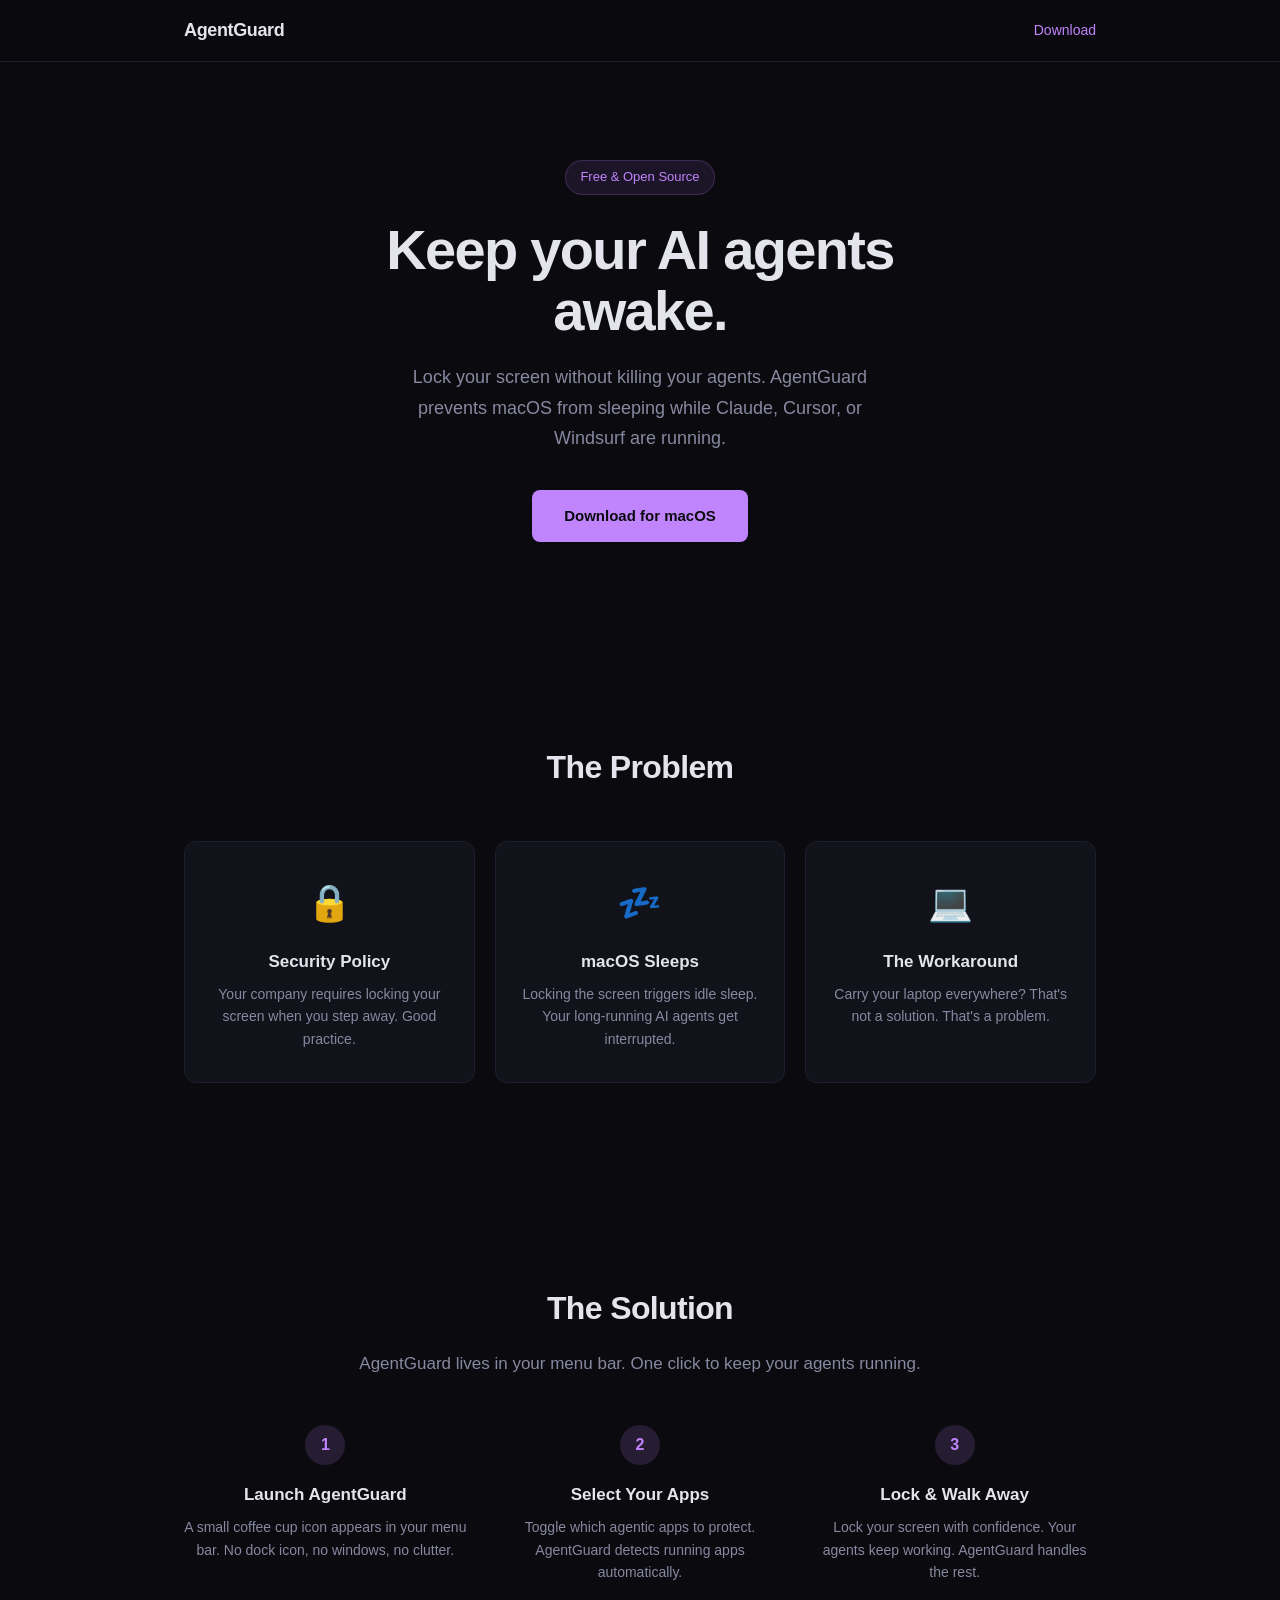
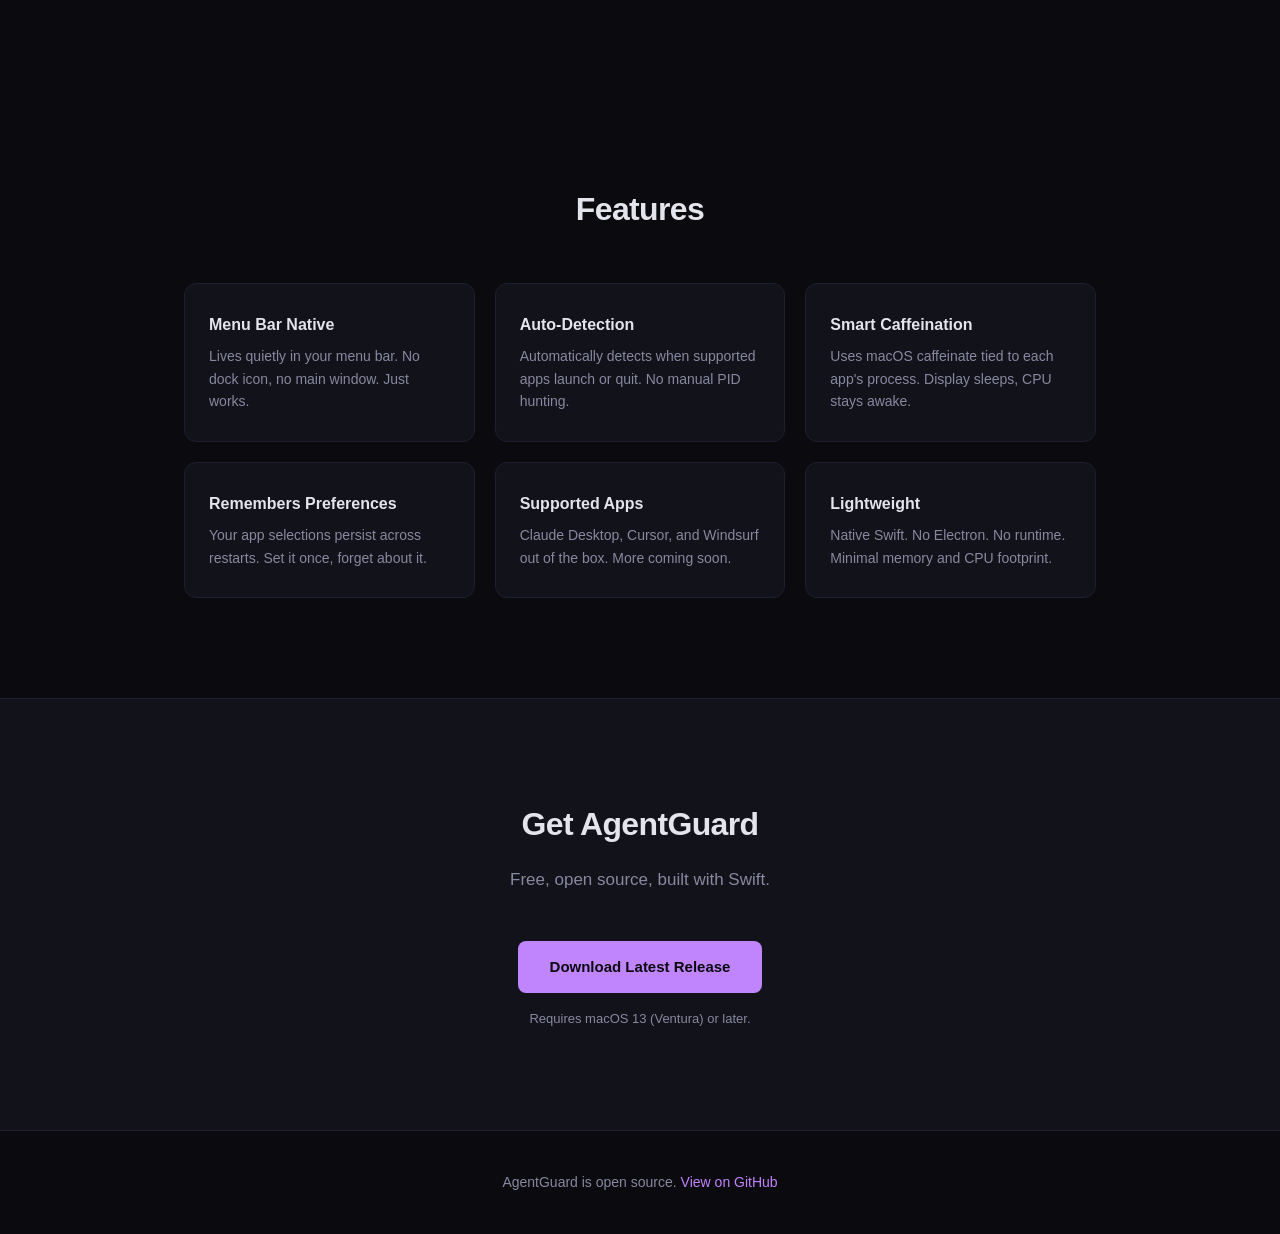
==== landing/index.html @ 525f06d6 "Add landing page Dark theme, responsive single-page site with: - Hero section with tagline and downl" ====
<!DOCTYPE html>
<html lang="en">
<head>
    <meta charset="UTF-8">
    <meta name="viewport" content="width=device-width, initial-scale=1.0">
    <title>AgentGuard - Keep Your AI Agents Awake</title>
    <link rel="stylesheet" href="style.css">
</head>
<body>
    <nav>
        <div class="nav-inner">
            <span class="logo">AgentGuard</span>
            <a href="#download" class="nav-cta">Download</a>
        </div>
    </nav>

    <section class="hero">
        <div class="hero-badge">Free &amp; Open Source</div>
        <h1>Keep your AI agents awake.</h1>
        <p class="hero-sub">
            Lock your screen without killing your agents.
            AgentGuard prevents macOS from sleeping while Claude, Cursor, or Windsurf are running.
        </p>
        <a href="#download" class="btn">Download for macOS</a>
    </section>

    <section class="problem" id="problem">
        <div class="container">
            <h2>The Problem</h2>
            <div class="problem-grid">
                <div class="card">
                    <div class="card-icon">&#x1F512;</div>
                    <h3>Security Policy</h3>
                    <p>Your company requires locking your screen when you step away. Good practice.</p>
                </div>
                <div class="card">
                    <div class="card-icon">&#x1F4A4;</div>
                    <h3>macOS Sleeps</h3>
                    <p>Locking the screen triggers idle sleep. Your long-running AI agents get interrupted.</p>
                </div>
                <div class="card">
                    <div class="card-icon">&#x1F4BB;</div>
                    <h3>The Workaround</h3>
                    <p>Carry your laptop everywhere? That's not a solution. That's a problem.</p>
                </div>
            </div>
        </div>
    </section>

    <section class="solution" id="solution">
        <div class="container">
            <h2>The Solution</h2>
            <p class="section-sub">AgentGuard lives in your menu bar. One click to keep your agents running.</p>
            <div class="steps">
                <div class="step">
                    <div class="step-num">1</div>
                    <h3>Launch AgentGuard</h3>
                    <p>A small coffee cup icon appears in your menu bar. No dock icon, no windows, no clutter.</p>
                </div>
                <div class="step">
                    <div class="step-num">2</div>
                    <h3>Select Your Apps</h3>
                    <p>Toggle which agentic apps to protect. AgentGuard detects running apps automatically.</p>
                </div>
                <div class="step">
                    <div class="step-num">3</div>
                    <h3>Lock &amp; Walk Away</h3>
                    <p>Lock your screen with confidence. Your agents keep working. AgentGuard handles the rest.</p>
                </div>
            </div>
        </div>
    </section>

    <section class="features" id="features">
        <div class="container">
            <h2>Features</h2>
            <div class="feature-grid">
                <div class="feature">
                    <h3>Menu Bar Native</h3>
                    <p>Lives quietly in your menu bar. No dock icon, no main window. Just works.</p>
                </div>
                <div class="feature">
                    <h3>Auto-Detection</h3>
                    <p>Automatically detects when supported apps launch or quit. No manual PID hunting.</p>
                </div>
                <div class="feature">
                    <h3>Smart Caffeination</h3>
                    <p>Uses macOS caffeinate tied to each app's process. Display sleeps, CPU stays awake.</p>
                </div>
                <div class="feature">
                    <h3>Remembers Preferences</h3>
                    <p>Your app selections persist across restarts. Set it once, forget about it.</p>
                </div>
                <div class="feature">
                    <h3>Supported Apps</h3>
                    <p>Claude Desktop, Cursor, and Windsurf out of the box. More coming soon.</p>
                </div>
                <div class="feature">
                    <h3>Lightweight</h3>
                    <p>Native Swift. No Electron. No runtime. Minimal memory and CPU footprint.</p>
                </div>
            </div>
        </div>
    </section>

    <section class="download" id="download">
        <div class="container">
            <h2>Get AgentGuard</h2>
            <p class="section-sub">Free, open source, built with Swift.</p>
            <a href="https://github.com/johannesnagl/agentguard/releases" class="btn">Download Latest Release</a>
            <p class="download-note">Requires macOS 13 (Ventura) or later.</p>
        </div>
    </section>

    <footer>
        <div class="container">
            <p>AgentGuard is open source. <a href="https://github.com/johannesnagl/agentguard">View on GitHub</a></p>
        </div>
    </footer>
</body>
</html>
---- landing/style.css ----
:root {
    --bg: #0a0a0f;
    --bg-card: #12121a;
    --bg-card-hover: #1a1a26;
    --text: #e4e4ed;
    --text-muted: #8888a0;
    --accent: #c084fc;
    --accent-hover: #a855f7;
    --border: #1e1e2e;
}

* {
    margin: 0;
    padding: 0;
    box-sizing: border-box;
}

body {
    font-family: -apple-system, BlinkMacSystemFont, "Segoe UI", Roboto, sans-serif;
    background: var(--bg);
    color: var(--text);
    line-height: 1.6;
    -webkit-font-smoothing: antialiased;
}

.container {
    max-width: 960px;
    margin: 0 auto;
    padding: 0 24px;
}

/* Nav */
nav {
    position: fixed;
    top: 0;
    left: 0;
    right: 0;
    z-index: 100;
    background: rgba(10, 10, 15, 0.85);
    backdrop-filter: blur(12px);
    border-bottom: 1px solid var(--border);
}

.nav-inner {
    max-width: 960px;
    margin: 0 auto;
    padding: 16px 24px;
    display: flex;
    justify-content: space-between;
    align-items: center;
}

.logo {
    font-weight: 700;
    font-size: 18px;
    letter-spacing: -0.02em;
}

.nav-cta {
    color: var(--accent);
    text-decoration: none;
    font-weight: 500;
    font-size: 14px;
}

.nav-cta:hover {
    color: var(--accent-hover);
}

/* Hero */
.hero {
    text-align: center;
    padding: 160px 24px 100px;
    max-width: 700px;
    margin: 0 auto;
}

.hero-badge {
    display: inline-block;
    padding: 6px 14px;
    background: rgba(192, 132, 252, 0.1);
    border: 1px solid rgba(192, 132, 252, 0.2);
    border-radius: 20px;
    font-size: 13px;
    color: var(--accent);
    margin-bottom: 24px;
}

.hero h1 {
    font-size: clamp(36px, 6vw, 56px);
    font-weight: 700;
    letter-spacing: -0.03em;
    line-height: 1.1;
    margin-bottom: 20px;
}

.hero-sub {
    font-size: 18px;
    color: var(--text-muted);
    max-width: 520px;
    margin: 0 auto 36px;
    line-height: 1.7;
}

.btn {
    display: inline-block;
    padding: 14px 32px;
    background: var(--accent);
    color: #0a0a0f;
    text-decoration: none;
    font-weight: 600;
    font-size: 15px;
    border-radius: 8px;
    transition: background 0.2s;
}

.btn:hover {
    background: var(--accent-hover);
}

/* Problem */
.problem, .solution, .features, .download {
    padding: 100px 0;
}

h2 {
    font-size: 32px;
    font-weight: 700;
    letter-spacing: -0.02em;
    text-align: center;
    margin-bottom: 16px;
}

.section-sub {
    text-align: center;
    color: var(--text-muted);
    font-size: 17px;
    margin-bottom: 48px;
}

.problem-grid {
    display: grid;
    grid-template-columns: repeat(3, 1fr);
    gap: 20px;
    margin-top: 48px;
}

.card {
    background: var(--bg-card);
    border: 1px solid var(--border);
    border-radius: 12px;
    padding: 32px 24px;
    text-align: center;
    transition: background 0.2s;
}

.card:hover {
    background: var(--bg-card-hover);
}

.card-icon {
    font-size: 36px;
    margin-bottom: 16px;
}

.card h3 {
    font-size: 17px;
    margin-bottom: 8px;
}

.card p {
    font-size: 14px;
    color: var(--text-muted);
    line-height: 1.6;
}

/* Steps */
.steps {
    display: grid;
    grid-template-columns: repeat(3, 1fr);
    gap: 32px;
    margin-top: 48px;
}

.step {
    text-align: center;
}

.step-num {
    width: 40px;
    height: 40px;
    border-radius: 50%;
    background: rgba(192, 132, 252, 0.15);
    color: var(--accent);
    display: inline-flex;
    align-items: center;
    justify-content: center;
    font-weight: 700;
    font-size: 16px;
    margin-bottom: 16px;
}

.step h3 {
    font-size: 17px;
    margin-bottom: 8px;
}

.step p {
    font-size: 14px;
    color: var(--text-muted);
    line-height: 1.6;
}

/* Features */
.feature-grid {
    display: grid;
    grid-template-columns: repeat(3, 1fr);
    gap: 20px;
    margin-top: 48px;
}

.feature {
    background: var(--bg-card);
    border: 1px solid var(--border);
    border-radius: 12px;
    padding: 28px 24px;
}

.feature h3 {
    font-size: 16px;
    margin-bottom: 8px;
}

.feature p {
    font-size: 14px;
    color: var(--text-muted);
    line-height: 1.6;
}

/* Download */
.download {
    text-align: center;
    background: var(--bg-card);
    border-top: 1px solid var(--border);
    border-bottom: 1px solid var(--border);
}

.download-note {
    margin-top: 16px;
    font-size: 13px;
    color: var(--text-muted);
}

/* Footer */
footer {
    padding: 40px 0;
    text-align: center;
    font-size: 14px;
    color: var(--text-muted);
}

footer a {
    color: var(--accent);
    text-decoration: none;
}

footer a:hover {
    text-decoration: underline;
}

/* Responsive */
@media (max-width: 640px) {
    .problem-grid,
    .steps,
    .feature-grid {
        grid-template-columns: 1fr;
    }

    .hero {
        padding: 120px 20px 60px;
    }

    .problem, .solution, .features, .download {
        padding: 60px 0;
    }
}
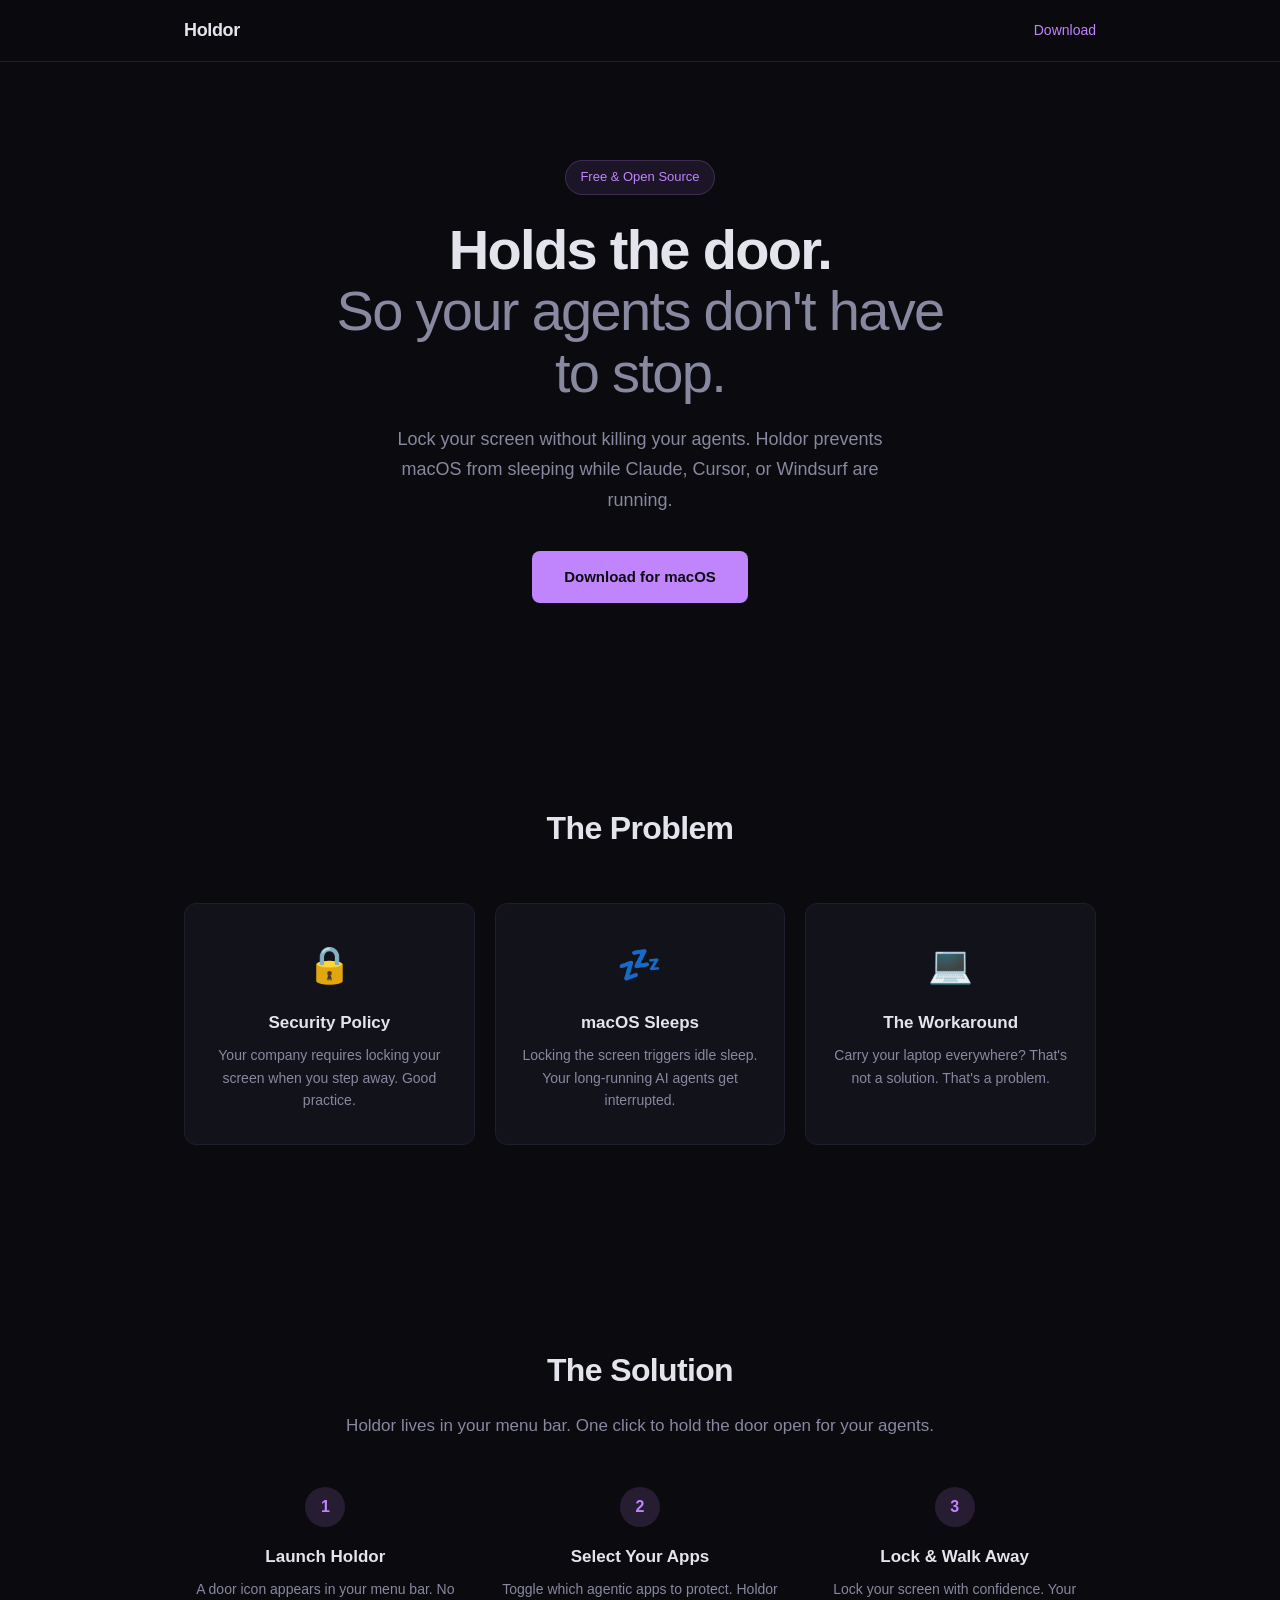
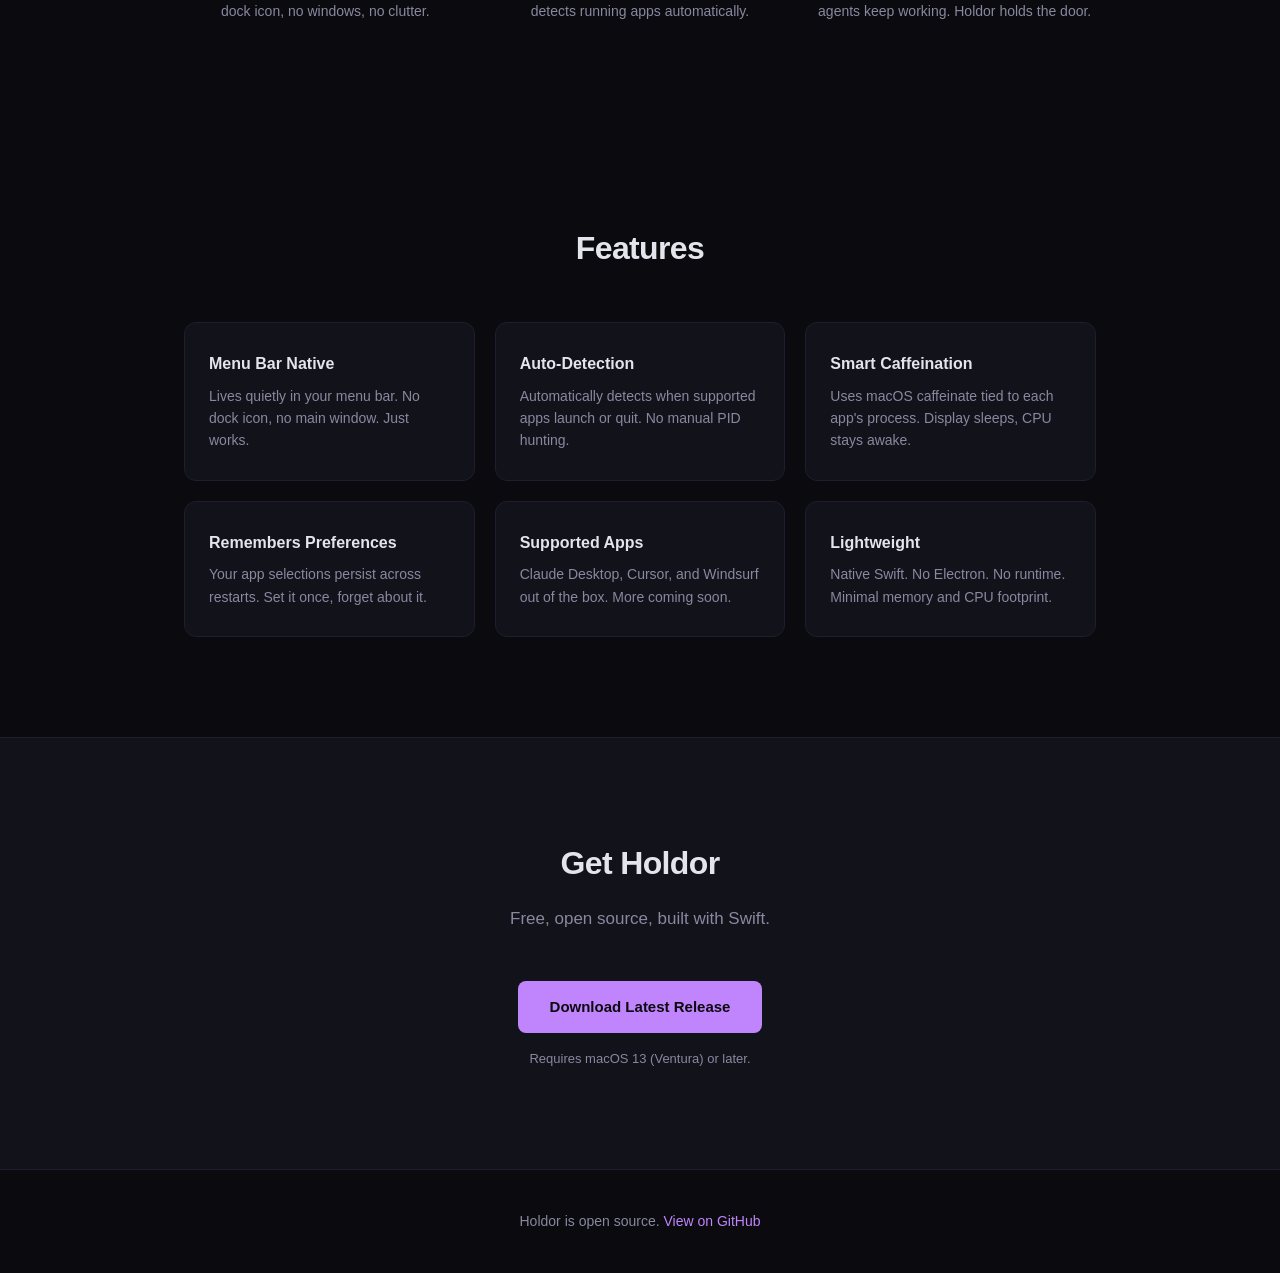
==== commit ea06fdaf: "Rebrand from AgentGuard to Holdor "Holds the door. So your agents don't have to stop."  - Rename pac" ====
--- a/landing/index.html
+++ b/landing/index.html
@@ -3,23 +3,23 @@
 <head>
     <meta charset="UTF-8">
     <meta name="viewport" content="width=device-width, initial-scale=1.0">
-    <title>AgentGuard - Keep Your AI Agents Awake</title>
+    <title>Holdor - Holds the Door. So Your Agents Don't Have to Stop.</title>
     <link rel="stylesheet" href="style.css">
 </head>
 <body>
     <nav>
         <div class="nav-inner">
-            <span class="logo">AgentGuard</span>
+            <span class="logo">Holdor</span>
             <a href="#download" class="nav-cta">Download</a>
         </div>
     </nav>
 
     <section class="hero">
         <div class="hero-badge">Free &amp; Open Source</div>
-        <h1>Keep your AI agents awake.</h1>
+        <h1>Holds the door.<br><span class="hero-accent">So your agents don't have to stop.</span></h1>
         <p class="hero-sub">
             Lock your screen without killing your agents.
-            AgentGuard prevents macOS from sleeping while Claude, Cursor, or Windsurf are running.
+            Holdor prevents macOS from sleeping while Claude, Cursor, or Windsurf are running.
         </p>
         <a href="#download" class="btn">Download for macOS</a>
     </section>
@@ -50,22 +50,22 @@
     <section class="solution" id="solution">
         <div class="container">
             <h2>The Solution</h2>
-            <p class="section-sub">AgentGuard lives in your menu bar. One click to keep your agents running.</p>
+            <p class="section-sub">Holdor lives in your menu bar. One click to hold the door open for your agents.</p>
             <div class="steps">
                 <div class="step">
                     <div class="step-num">1</div>
-                    <h3>Launch AgentGuard</h3>
-                    <p>A small coffee cup icon appears in your menu bar. No dock icon, no windows, no clutter.</p>
+                    <h3>Launch Holdor</h3>
+                    <p>A door icon appears in your menu bar. No dock icon, no windows, no clutter.</p>
                 </div>
                 <div class="step">
                     <div class="step-num">2</div>
                     <h3>Select Your Apps</h3>
-                    <p>Toggle which agentic apps to protect. AgentGuard detects running apps automatically.</p>
+                    <p>Toggle which agentic apps to protect. Holdor detects running apps automatically.</p>
                 </div>
                 <div class="step">
                     <div class="step-num">3</div>
                     <h3>Lock &amp; Walk Away</h3>
-                    <p>Lock your screen with confidence. Your agents keep working. AgentGuard handles the rest.</p>
+                    <p>Lock your screen with confidence. Your agents keep working. Holdor holds the door.</p>
                 </div>
             </div>
         </div>
@@ -105,16 +105,16 @@
 
     <section class="download" id="download">
         <div class="container">
-            <h2>Get AgentGuard</h2>
+            <h2>Get Holdor</h2>
             <p class="section-sub">Free, open source, built with Swift.</p>
-            <a href="https://github.com/johannesnagl/agentguard/releases" class="btn">Download Latest Release</a>
+            <a href="https://github.com/johannesnagl/holdor/releases" class="btn">Download Latest Release</a>
             <p class="download-note">Requires macOS 13 (Ventura) or later.</p>
         </div>
     </section>
 
     <footer>
         <div class="container">
-            <p>AgentGuard is open source. <a href="https://github.com/johannesnagl/agentguard">View on GitHub</a></p>
+            <p>Holdor is open source. <a href="https://github.com/johannesnagl/holdor">View on GitHub</a></p>
         </div>
     </footer>
 </body>
--- a/landing/style.css
+++ b/landing/style.css
@@ -94,6 +94,11 @@
     margin-bottom: 20px;
 }
 
+.hero-accent {
+    color: var(--text-muted);
+    font-weight: 400;
+}
+
 .hero-sub {
     font-size: 18px;
     color: var(--text-muted);
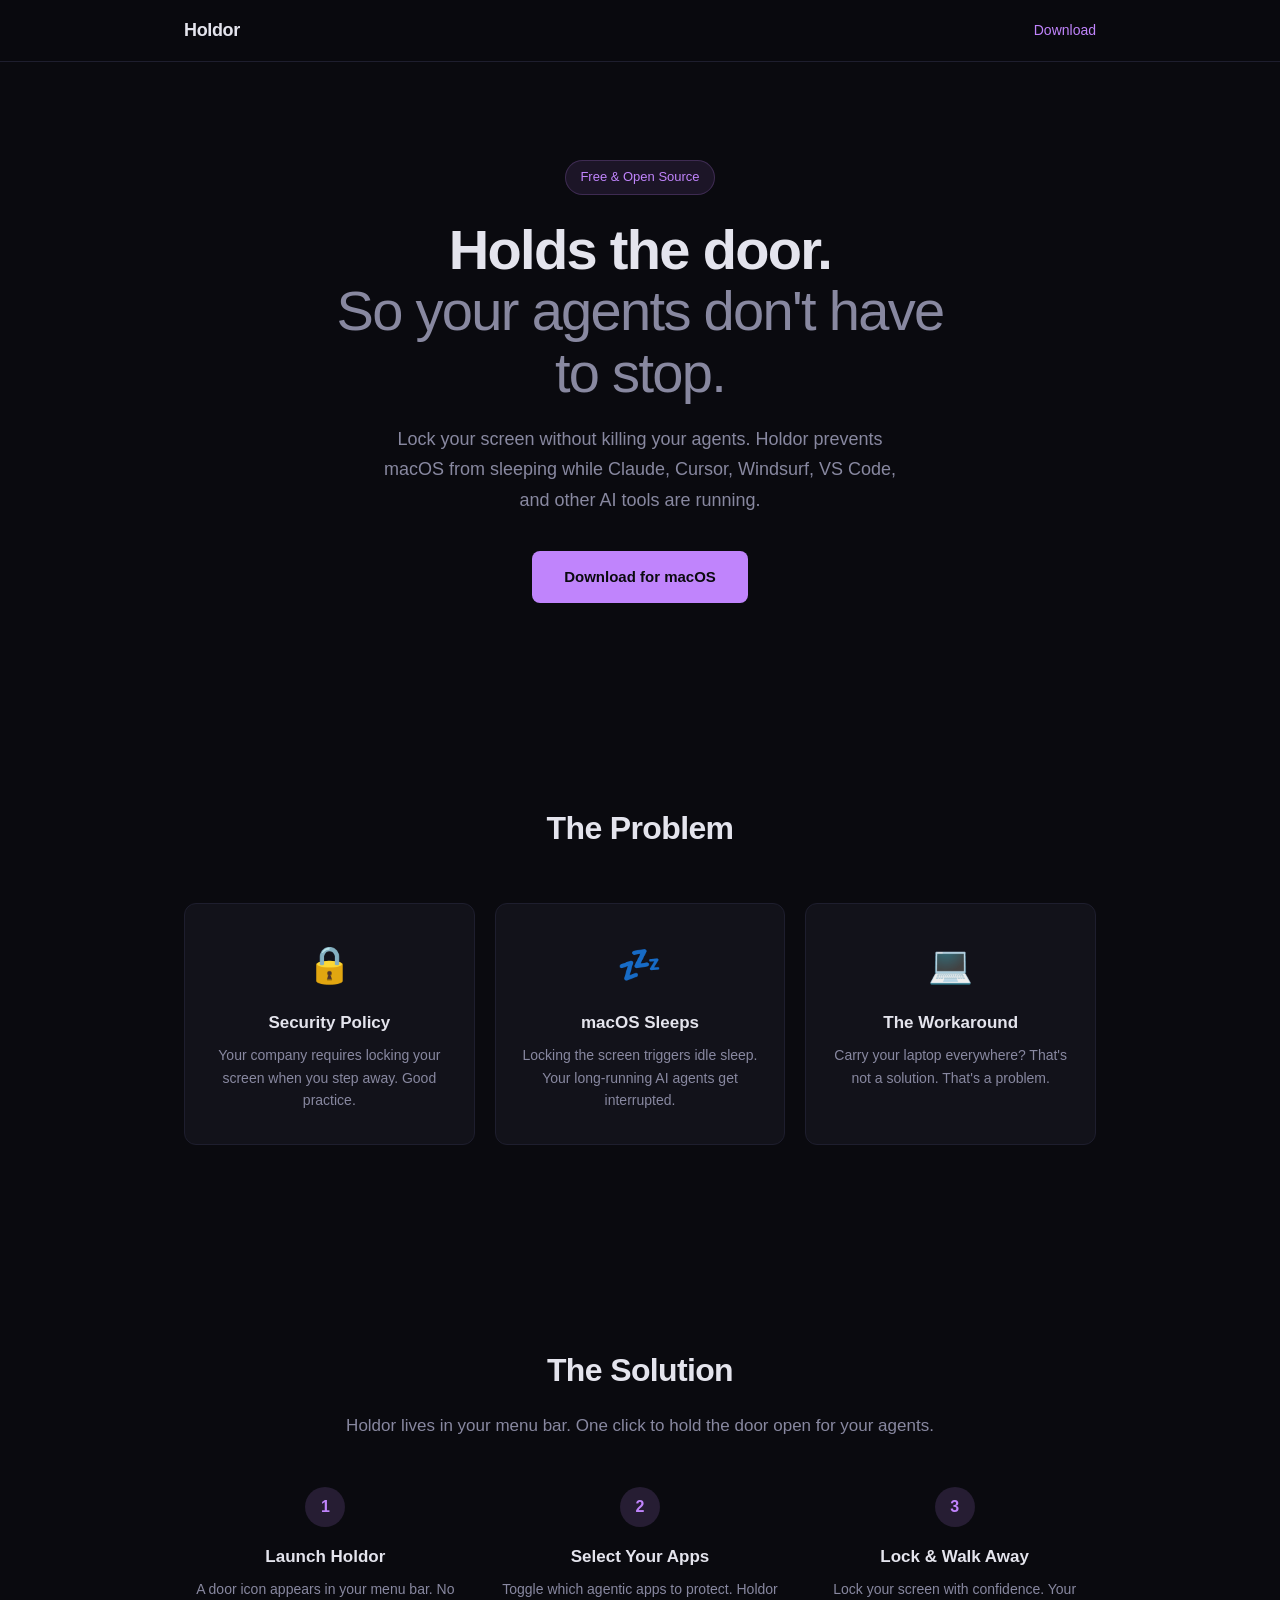
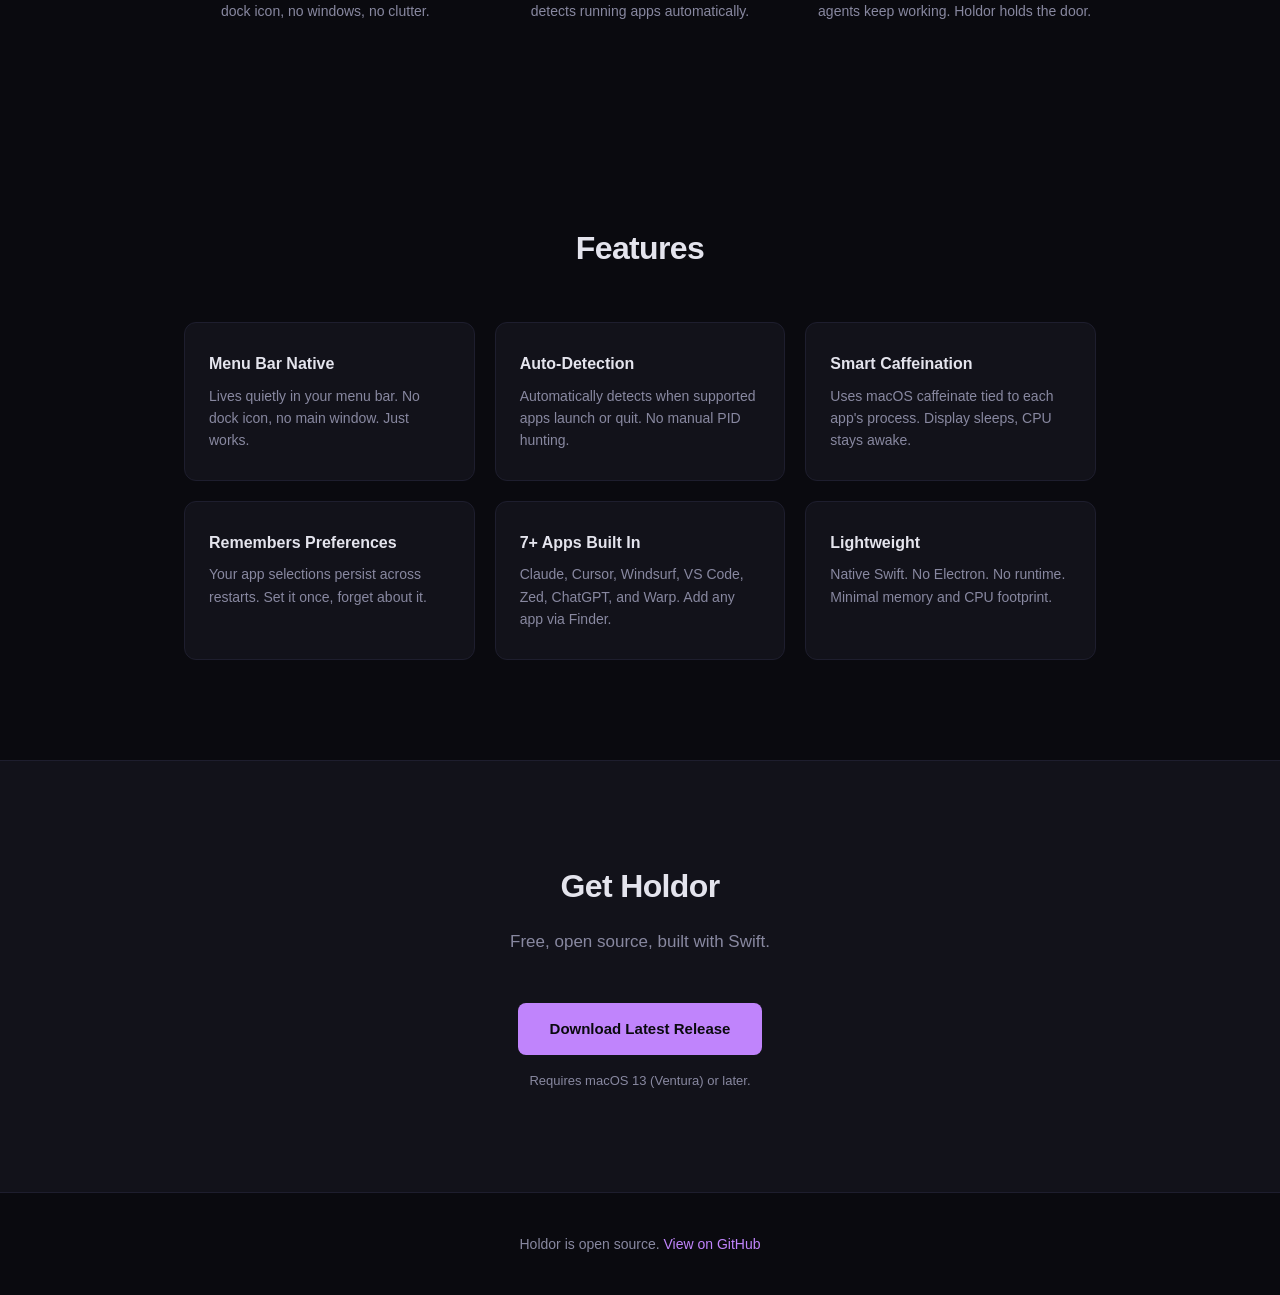
==== commit 97783dfd: "Update landing page and README with current feature set - List all 7 built-in apps - Mention custom " ====
--- a/landing/index.html
+++ b/landing/index.html
@@ -19,7 +19,7 @@
         <h1>Holds the door.<br><span class="hero-accent">So your agents don't have to stop.</span></h1>
         <p class="hero-sub">
             Lock your screen without killing your agents.
-            Holdor prevents macOS from sleeping while Claude, Cursor, or Windsurf are running.
+            Holdor prevents macOS from sleeping while Claude, Cursor, Windsurf, VS Code, and other AI tools are running.
         </p>
         <a href="#download" class="btn">Download for macOS</a>
     </section>
@@ -92,8 +92,8 @@
                     <p>Your app selections persist across restarts. Set it once, forget about it.</p>
                 </div>
                 <div class="feature">
-                    <h3>Supported Apps</h3>
-                    <p>Claude Desktop, Cursor, and Windsurf out of the box. More coming soon.</p>
+                    <h3>7+ Apps Built In</h3>
+                    <p>Claude, Cursor, Windsurf, VS Code, Zed, ChatGPT, and Warp. Add any app via Finder.</p>
                 </div>
                 <div class="feature">
                     <h3>Lightweight</h3>
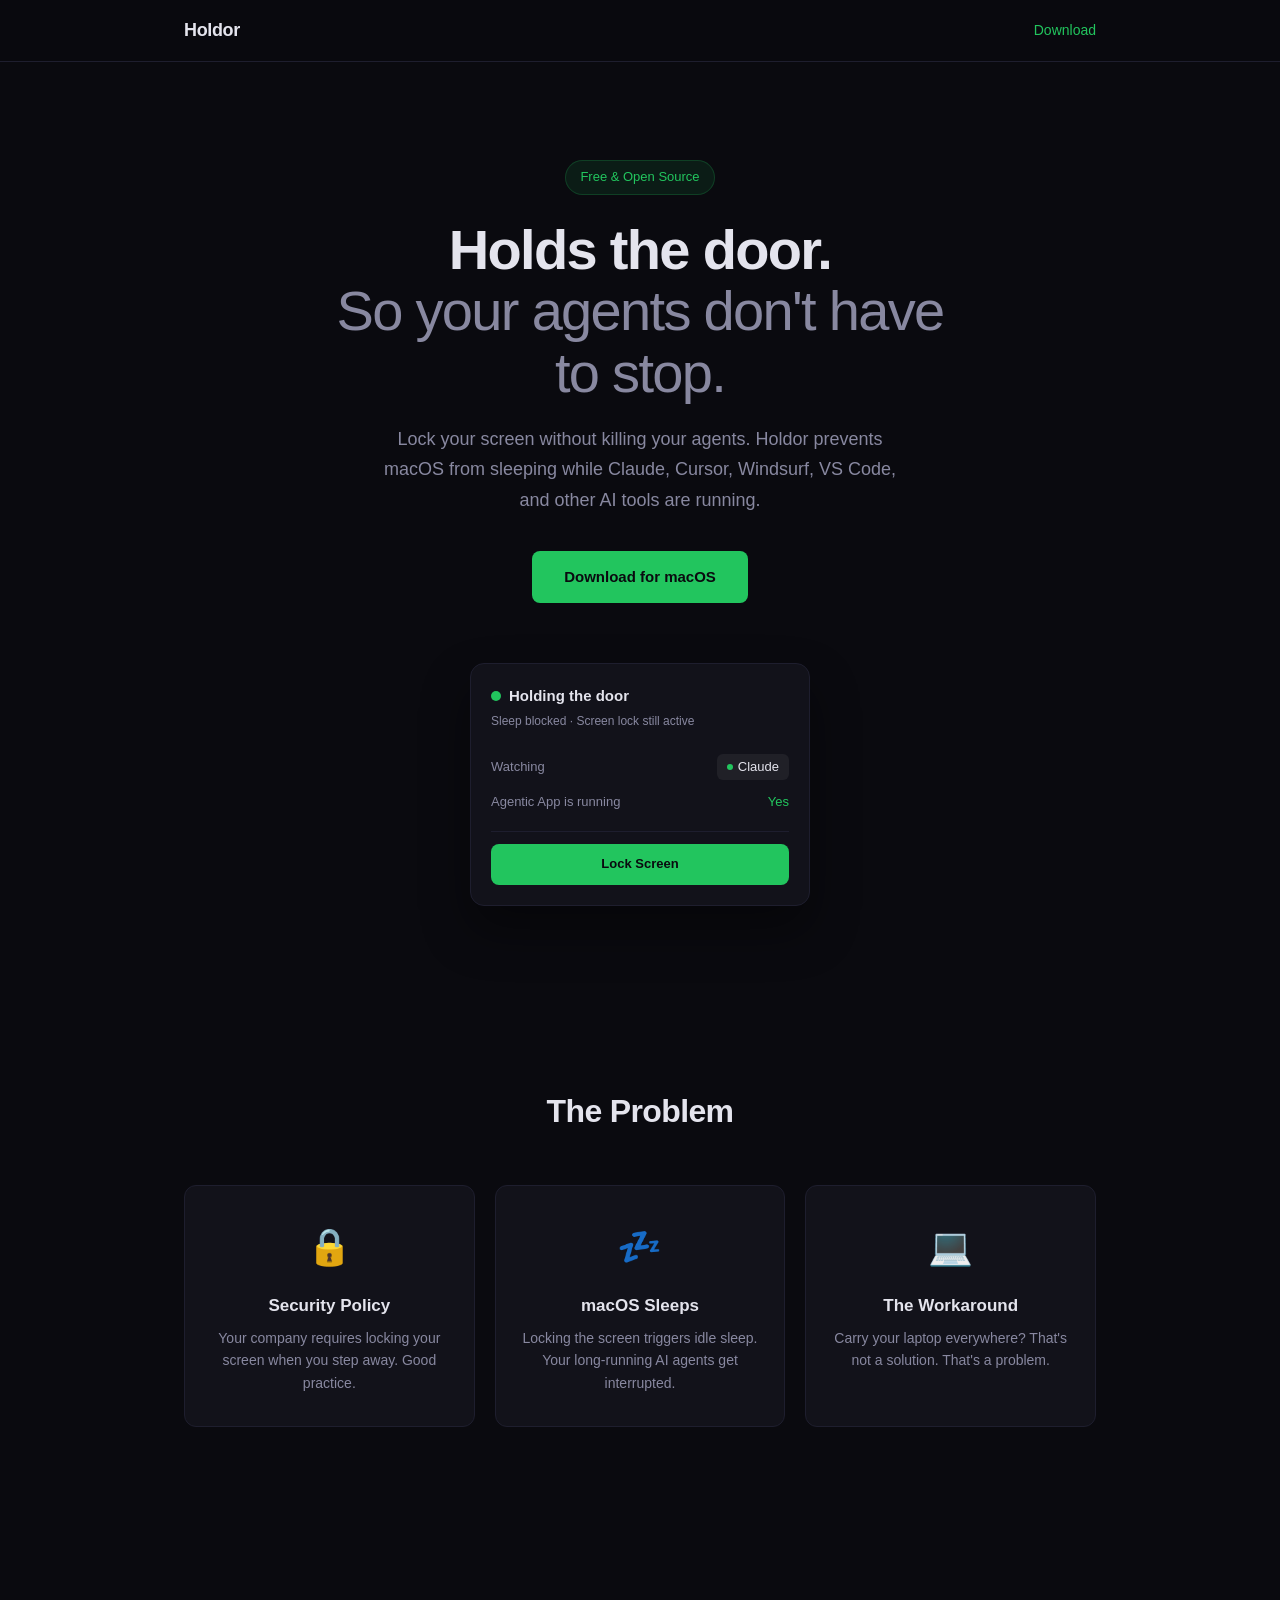
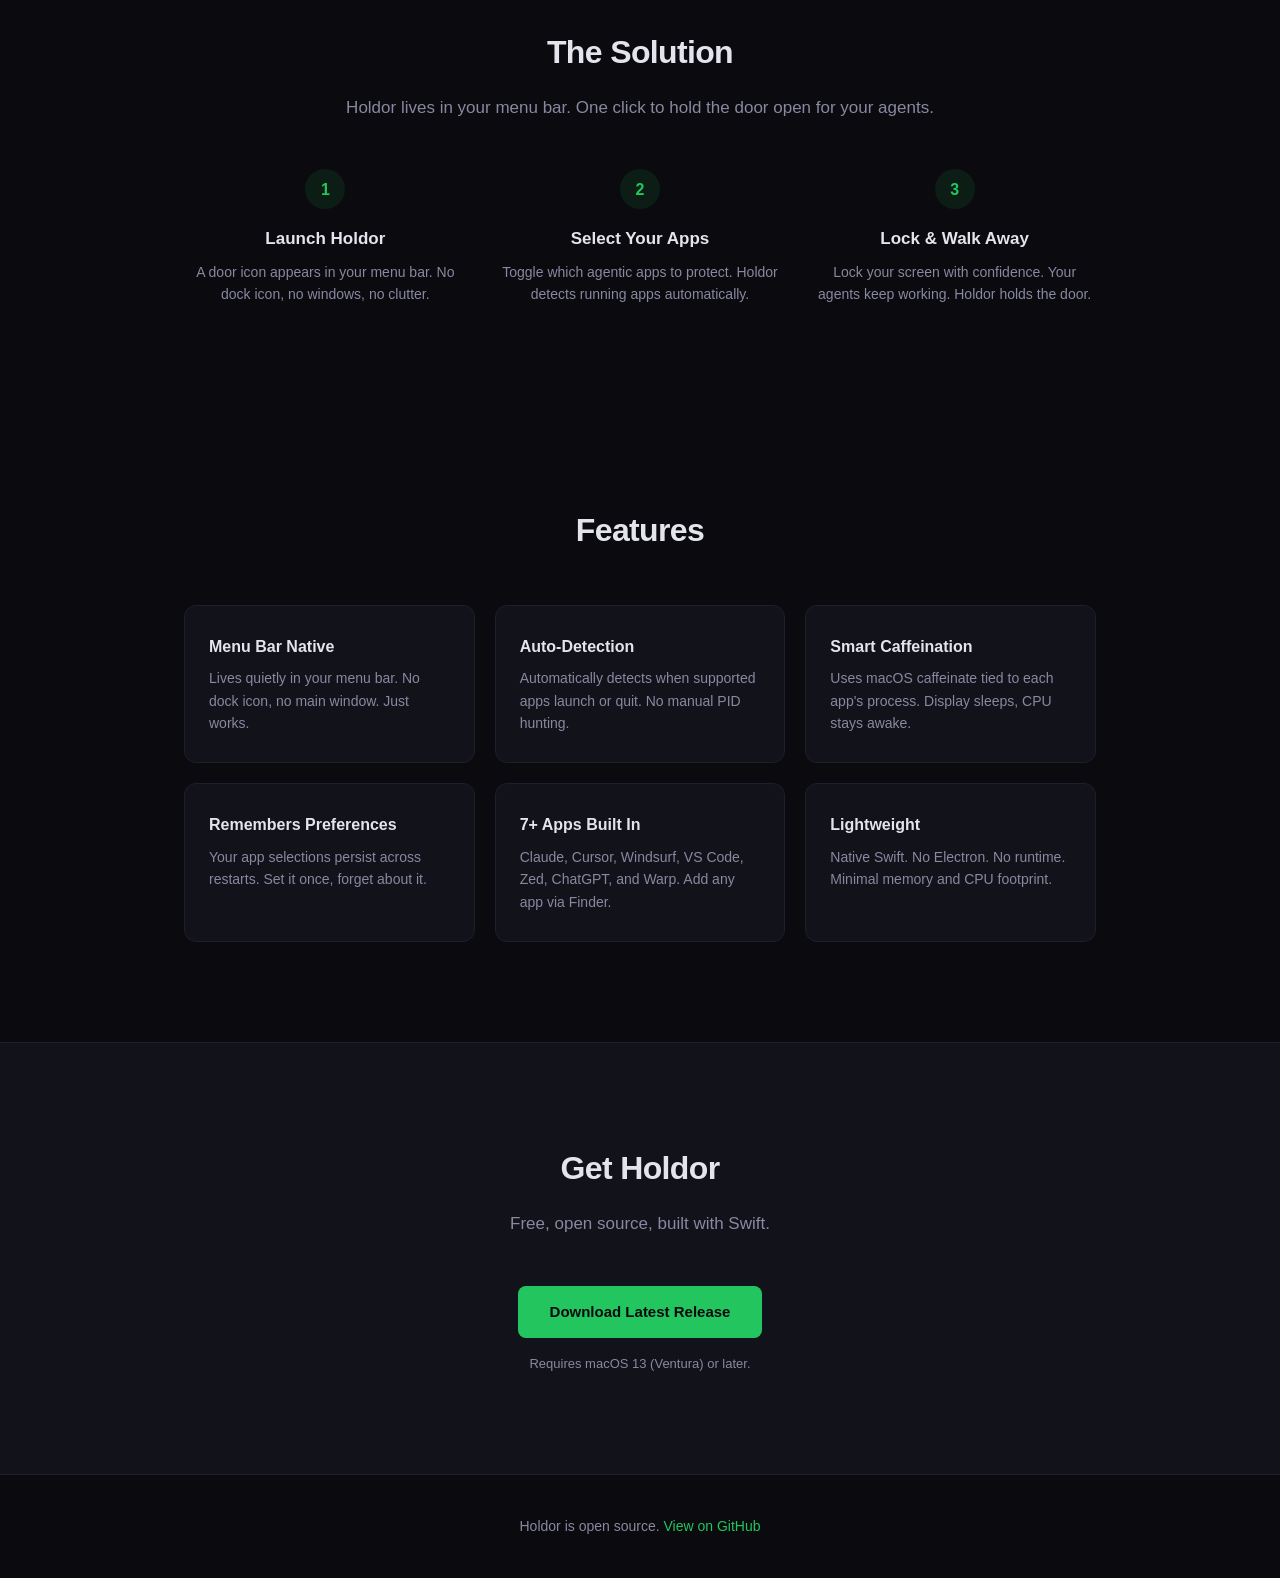
==== commit 9b052846: "Unify landing page design with app aesthetic - Switch accent color from purple to green (#22c55e) to" ====
--- a/landing/index.html
+++ b/landing/index.html
@@ -22,6 +22,27 @@
             Holdor prevents macOS from sleeping while Claude, Cursor, Windsurf, VS Code, and other AI tools are running.
         </p>
         <a href="#download" class="btn">Download for macOS</a>
+
+        <div class="app-preview">
+            <div class="app-preview-header">
+                <div class="app-preview-dot"></div>
+                <span class="app-preview-title">Holding the door</span>
+            </div>
+            <div class="app-preview-subtitle">Sleep blocked &middot; Screen lock still active</div>
+            <div class="app-preview-row">
+                <span class="app-preview-row-label">Watching</span>
+                <span class="app-preview-app">
+                    <span class="app-preview-app-dot" style="background: #22c55e"></span>
+                    Claude
+                </span>
+            </div>
+            <div class="app-preview-row">
+                <span class="app-preview-row-label">Agentic App is running</span>
+                <span class="app-preview-row-value active">Yes</span>
+            </div>
+            <div class="app-preview-divider"></div>
+            <div class="app-preview-btn">Lock Screen</div>
+        </div>
     </section>
 
     <section class="problem" id="problem">
--- a/landing/style.css
+++ b/landing/style.css
@@ -4,8 +4,10 @@
     --bg-card-hover: #1a1a26;
     --text: #e4e4ed;
     --text-muted: #8888a0;
-    --accent: #c084fc;
-    --accent-hover: #a855f7;
+    --accent: #22c55e;
+    --accent-hover: #16a34a;
+    --accent-subtle: rgba(34, 197, 94, 0.1);
+    --accent-border: rgba(34, 197, 94, 0.2);
     --border: #1e1e2e;
 }
 
@@ -70,7 +72,7 @@
 /* Hero */
 .hero {
     text-align: center;
-    padding: 160px 24px 100px;
+    padding: 160px 24px 80px;
     max-width: 700px;
     margin: 0 auto;
 }
@@ -78,8 +80,8 @@
 .hero-badge {
     display: inline-block;
     padding: 6px 14px;
-    background: rgba(192, 132, 252, 0.1);
-    border: 1px solid rgba(192, 132, 252, 0.2);
+    background: var(--accent-subtle);
+    border: 1px solid var(--accent-border);
     border-radius: 20px;
     font-size: 13px;
     color: var(--accent);
@@ -123,6 +125,102 @@
     background: var(--accent-hover);
 }
 
+/* App Preview */
+.app-preview {
+    max-width: 340px;
+    margin: 60px auto 0;
+    background: var(--bg-card);
+    border: 1px solid var(--border);
+    border-radius: 14px;
+    padding: 20px;
+    text-align: left;
+    box-shadow: 0 24px 48px rgba(0, 0, 0, 0.4);
+}
+
+.app-preview-header {
+    display: flex;
+    align-items: center;
+    gap: 8px;
+    margin-bottom: 4px;
+}
+
+.app-preview-dot {
+    width: 10px;
+    height: 10px;
+    border-radius: 50%;
+    background: var(--accent);
+}
+
+.app-preview-title {
+    font-size: 15px;
+    font-weight: 700;
+}
+
+.app-preview-subtitle {
+    font-size: 12px;
+    color: var(--text-muted);
+    margin-bottom: 16px;
+}
+
+.app-preview-row {
+    display: flex;
+    justify-content: space-between;
+    align-items: center;
+    padding: 6px 0;
+}
+
+.app-preview-row-label {
+    font-size: 13px;
+    color: var(--text-muted);
+}
+
+.app-preview-row-value {
+    font-size: 13px;
+    font-weight: 500;
+}
+
+.app-preview-row-value.active {
+    color: var(--accent);
+}
+
+.app-preview-app {
+    display: inline-flex;
+    align-items: center;
+    gap: 5px;
+    padding: 3px 10px;
+    background: rgba(255, 255, 255, 0.06);
+    border-radius: 6px;
+    font-size: 13px;
+}
+
+.app-preview-app-dot {
+    width: 6px;
+    height: 6px;
+    border-radius: 50%;
+}
+
+.app-preview-divider {
+    height: 1px;
+    background: var(--border);
+    margin: 12px 0;
+}
+
+.app-preview-btn {
+    display: flex;
+    align-items: center;
+    justify-content: center;
+    gap: 8px;
+    width: 100%;
+    padding: 10px;
+    background: var(--accent);
+    color: #0a0a0f;
+    border: none;
+    border-radius: 8px;
+    font-size: 13px;
+    font-weight: 600;
+    cursor: default;
+}
+
 /* Problem */
 .problem, .solution, .features, .download {
     padding: 100px 0;
@@ -195,7 +293,7 @@
     width: 40px;
     height: 40px;
     border-radius: 50%;
-    background: rgba(192, 132, 252, 0.15);
+    background: var(--accent-subtle);
     color: var(--accent);
     display: inline-flex;
     align-items: center;
